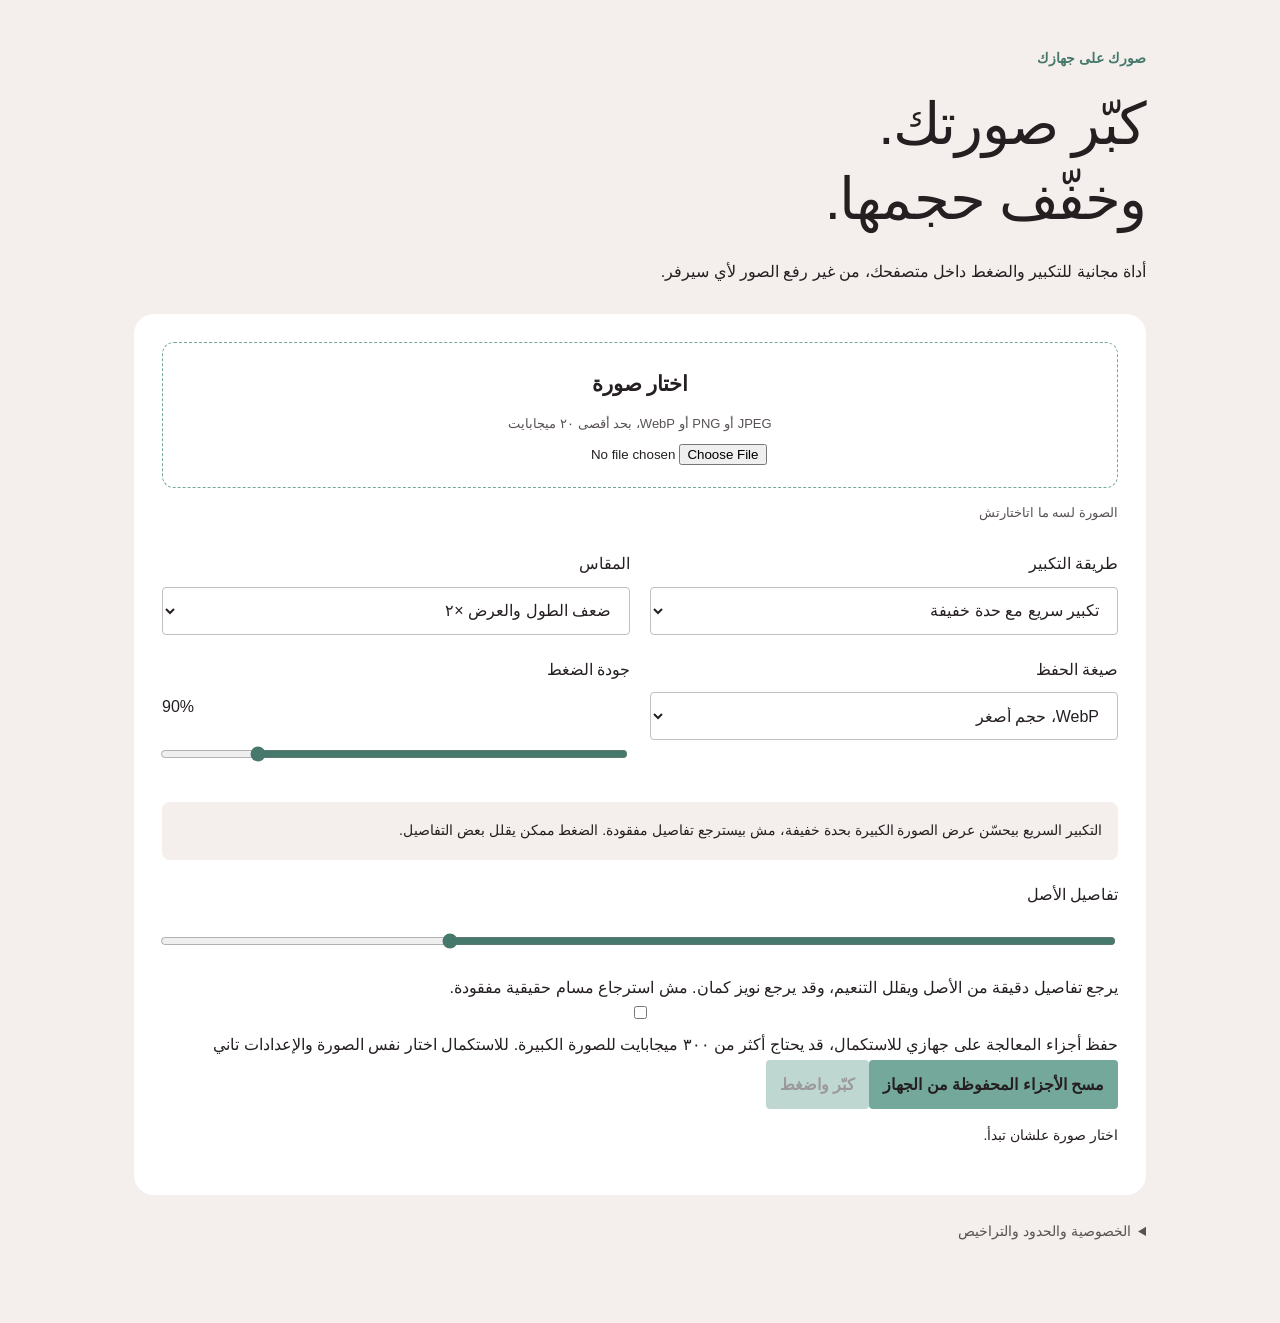
==== large.html @ 8889a173 "Add files via upload" ====
<!doctype html>
<html lang="ar" dir="rtl"><head><meta charset="utf-8"><meta name="viewport" content="width=device-width, initial-scale=1"><title>استوديو الصور</title><link rel="stylesheet" href="style.css"></head><body><main><header><p class="eyebrow">صورك على جهازك</p><h1>كبّر صورتك.<br>وخفّف حجمها.</h1><p>أداة مجانية للتكبير والضغط داخل متصفحك، من غير رفع الصور لأي سيرفر.</p></header><section class="panel"><label class="upload" for="file"><strong>اختار صورة</strong><span>JPEG أو PNG أو WebP، بحد أقصى ٢٠ ميجابايت</span><input id="file" type="file" accept="image/jpeg,image/png,image/webp"></label><p id="source" class="meta">الصورة لسه ما اتاختارتش</p><div class="controls"><label>طريقة التكبير<select id="method"><option value="fast">تكبير سريع مع حدة خفيفة</option><option value="ai">تكبير بالذكاء الاصطناعي ×٢</option></select></label><label>المقاس<select id="scale"><option value="1">المقاس الأصلي</option><option value="2" selected>ضعف الطول والعرض ×٢</option><option value="4">أربعة أضعاف ×٤</option></select></label><label>صيغة الحفظ<select id="format"><option value="image/webp">WebP، حجم أصغر</option><option value="image/jpeg">JPEG، توافق أوسع</option><option value="image/png">PNG، بدون ضغط فاقد إضافي</option></select></label><label>جودة الضغط <output id="qualityLabel">90%</output><input id="quality" type="range" min="50" max="100" value="90"></label></div><div class="note" id="methodNote">التكبير السريع بيحسّن عرض الصورة الكبيرة بحدة خفيفة، مش بيسترجع تفاصيل مفقودة. الضغط ممكن يقلل بعض التفاصيل.</div><label id="strengthWrap" hidden>قوة التحسين الذكي <input id="strength" type="range" min="0" max="100" value="100"><span>قوة التحسين، قللها لو تغيّرت الملامح</span></label><label>تفاصيل الأصل <input id="detail" type="range" min="0" max="100" value="70"><span>يرجع تفاصيل دقيقة من الأصل ويقلل التنعيم، وقد يرجع نويز كمان. مش استرجاع مسام حقيقية مفقودة.</span></label><label><input id="resume" type="checkbox"> حفظ أجزاء المعالجة على جهازي للاستكمال، قد يحتاج أكثر من ٣٠٠ ميجابايت للصورة الكبيرة. للاستكمال اختار نفس الصورة والإعدادات تاني</label><button id="clear" type="button">مسح الأجزاء المحفوظة من الجهاز</button><button id="cancel" hidden>إلغاء المعالجة</button><button id="run" disabled>كبّر واضغط</button><p id="status" role="status" aria-live="polite">اختار صورة علشان تبدأ.</p></section><section id="result" class="panel" hidden><h2>النتيجة قدامك</h2><p id="stats"></p><div class="compare"><figure><figcaption>الأصل</figcaption><img id="before" alt="الصورة الأصلية"></figure><figure><figcaption>النتيجة</figcaption><img id="after" alt="الصورة بعد المعالجة"></figure></div><a id="download" class="button" download>نزّل الصورة كاملة</a><p class="meta">قارن الوش والتفاصيل قبل ما تعتمد النسخة. احتفظ بالأصل دايمًا.</p></section><footer><details><summary>الخصوصية والحدود والتراخيص</summary><p>الصورة والمعالجة في المتصفح. مفيش حساب، ولا إعلانات، ولا تتبع مضاف. ملفات البرنامج وموديل التكبير بتتحمّل من نفس الاستضافة، لكن صورتك ما بتتبعثش لها.</p><p>التكبير الذكي بيستخدم Real-ESRGAN General x4v3 بترخيص BSD-3-Clause مع ONNX Runtime بترخيص MIT. الموديل بيعالج كل جزء ×٤ ثم بيجمّع نتيجة ×٢. ممكن يخمّن تفاصيل أو يغيّر ملمس الصورة. الوضع الذكي الكبير اختباري، يقبل أصل حتى ٥ ميجابكسل، وبتحد النتيجة لـ٢٠ ميجابكسل. ده لحماية ذاكرة الموبايل، ومش ضمان تشغيل على كل جهاز. التكبير السريع مش ذكاء اصطناعي.</p><p>السرعة حسب الجهاز. الضغط مش مضمون يخلّي كل صورة أصغر، خصوصًا بعد التكبير. لو النتيجة أكبر، حجمها الحقيقي بيتعرض.</p><a href="LICENSES.txt">تراخيص المكونات</a></details></footer></main><script type="module" src="app.js"></script></body></html>
---- style.css ----
:root{--ground:#f4efec;--ink:#251f21;--muted:#585254;--teal:#73a89a;--line:#eae9ea}*{box-sizing:border-box}body{margin:0;background:var(--ground);color:var(--ink);font-family:Tahoma,Arial,sans-serif;font-size:16px;line-height:1.85}main{max-width:1060px;margin:auto;padding:32px 24px 60px}header{max-width:760px;margin:0 0 28px}h1{font-size:clamp(32px,6vw,58px);line-height:1.3;letter-spacing:-.025em;font-weight:400;margin:10px 0 20px}h2{font-weight:400;margin:0 0 12px}.eyebrow{font-size:14px;font-weight:600;color:#46786c}.panel{background:#fff;border-radius:20px;padding:28px;margin:24px 0}.upload{display:flex;flex-direction:column;gap:8px;border:1px dashed var(--teal);padding:22px;text-align:center;cursor:pointer;border-radius:12px}.upload strong{font-size:21px}.upload span,.meta{font-size:13px;color:var(--muted)}input[type=file]{display:block;max-width:100%;margin:auto;font-family:inherit}.controls{display:grid;grid-template-columns:1fr 1fr;gap:20px;margin:24px 0}label{display:flex;flex-direction:column;gap:8px}select,button,.button{font:inherit;min-height:48px;border-radius:4px;padding:10px 14px}select{width:100%;background:white;border:1px solid #c0bebf;color:var(--ink)}input[type=range]{width:100%;accent-color:#46786c;min-height:44px}button,.button{display:inline-block;border:0;background:var(--teal);color:var(--ink);font-weight:600;cursor:pointer;text-decoration:none;text-align:center}button:disabled{opacity:.45;cursor:not-allowed}.note{background:var(--ground);font-size:14px;padding:16px;margin:20px 0;border-radius:8px}#status{min-height:30px;font-size:14px}.compare{display:grid;grid-template-columns:1fr 1fr;gap:16px;margin:24px 0}figure{margin:0;min-width:0}figcaption{font-size:14px;margin-bottom:8px}img{display:block;width:100%;height:auto;border-radius:12px}footer{font-size:14px;color:var(--muted)}summary{cursor:pointer;min-height:44px}a{color:#315e53}output{direction:ltr;display:inline-block}#stats,#source{unicode-bidi:plaintext}#download{width:100%}[hidden]{display:none!important}@media(max-width:600px){main{padding:24px 16px 40px}.panel{padding:20px}.controls{grid-template-columns:1fr}.compare{grid-template-columns:1fr}.upload{padding:16px}header p{font-size:15px}}

#stats{display:flex;flex-wrap:wrap;gap:8px 20px;direction:rtl}#stats span{unicode-bidi:isolate}
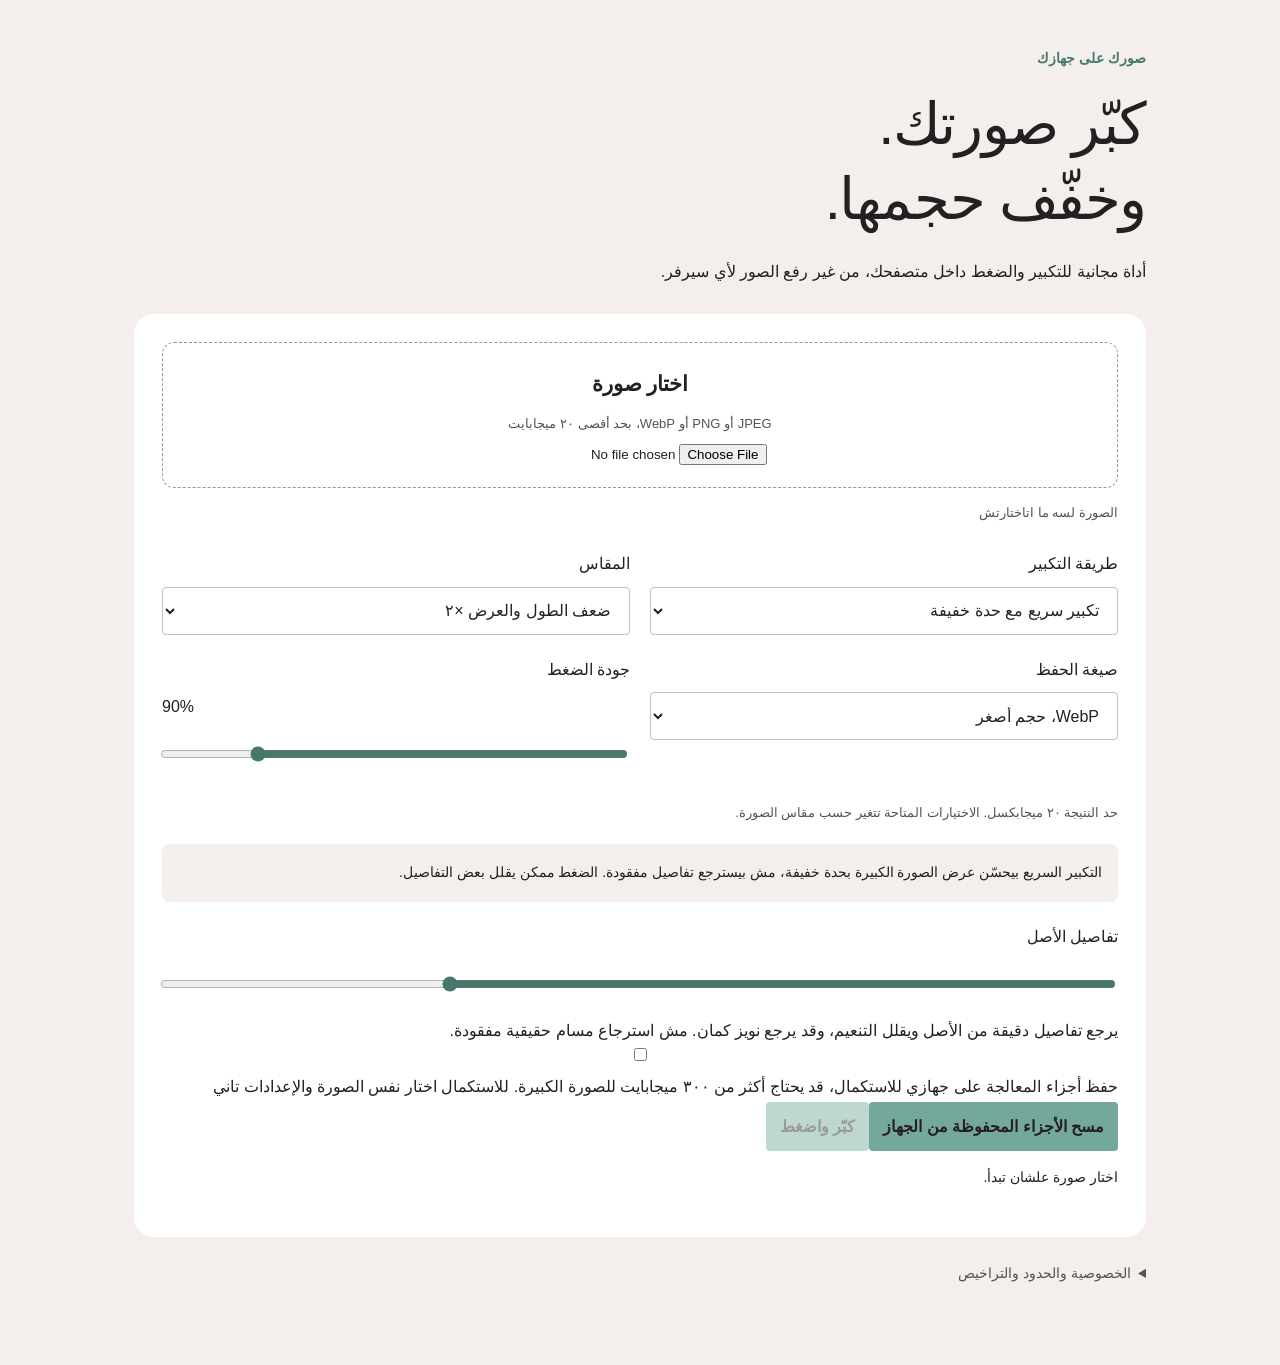
==== commit 2c3c4091: "Update large.html" ====
--- a/large.html
+++ b/large.html
@@ -1,2 +1,2 @@
 <!doctype html>
-<html lang="ar" dir="rtl"><head><meta charset="utf-8"><meta name="viewport" content="width=device-width, initial-scale=1"><title>استوديو الصور</title><link rel="stylesheet" href="style.css"></head><body><main><header><p class="eyebrow">صورك على جهازك</p><h1>كبّر صورتك.<br>وخفّف حجمها.</h1><p>أداة مجانية للتكبير والضغط داخل متصفحك، من غير رفع الصور لأي سيرفر.</p></header><section class="panel"><label class="upload" for="file"><strong>اختار صورة</strong><span>JPEG أو PNG أو WebP، بحد أقصى ٢٠ ميجابايت</span><input id="file" type="file" accept="image/jpeg,image/png,image/webp"></label><p id="source" class="meta">الصورة لسه ما اتاختارتش</p><div class="controls"><label>طريقة التكبير<select id="method"><option value="fast">تكبير سريع مع حدة خفيفة</option><option value="ai">تكبير بالذكاء الاصطناعي ×٢</option></select></label><label>المقاس<select id="scale"><option value="1">المقاس الأصلي</option><option value="2" selected>ضعف الطول والعرض ×٢</option><option value="4">أربعة أضعاف ×٤</option></select></label><label>صيغة الحفظ<select id="format"><option value="image/webp">WebP، حجم أصغر</option><option value="image/jpeg">JPEG، توافق أوسع</option><option value="image/png">PNG، بدون ضغط فاقد إضافي</option></select></label><label>جودة الضغط <output id="qualityLabel">90%</output><input id="quality" type="range" min="50" max="100" value="90"></label></div><div class="note" id="methodNote">التكبير السريع بيحسّن عرض الصورة الكبيرة بحدة خفيفة، مش بيسترجع تفاصيل مفقودة. الضغط ممكن يقلل بعض التفاصيل.</div><label id="strengthWrap" hidden>قوة التحسين الذكي <input id="strength" type="range" min="0" max="100" value="100"><span>قوة التحسين، قللها لو تغيّرت الملامح</span></label><label>تفاصيل الأصل <input id="detail" type="range" min="0" max="100" value="70"><span>يرجع تفاصيل دقيقة من الأصل ويقلل التنعيم، وقد يرجع نويز كمان. مش استرجاع مسام حقيقية مفقودة.</span></label><label><input id="resume" type="checkbox"> حفظ أجزاء المعالجة على جهازي للاستكمال، قد يحتاج أكثر من ٣٠٠ ميجابايت للصورة الكبيرة. للاستكمال اختار نفس الصورة والإعدادات تاني</label><button id="clear" type="button">مسح الأجزاء المحفوظة من الجهاز</button><button id="cancel" hidden>إلغاء المعالجة</button><button id="run" disabled>كبّر واضغط</button><p id="status" role="status" aria-live="polite">اختار صورة علشان تبدأ.</p></section><section id="result" class="panel" hidden><h2>النتيجة قدامك</h2><p id="stats"></p><div class="compare"><figure><figcaption>الأصل</figcaption><img id="before" alt="الصورة الأصلية"></figure><figure><figcaption>النتيجة</figcaption><img id="after" alt="الصورة بعد المعالجة"></figure></div><a id="download" class="button" download>نزّل الصورة كاملة</a><p class="meta">قارن الوش والتفاصيل قبل ما تعتمد النسخة. احتفظ بالأصل دايمًا.</p></section><footer><details><summary>الخصوصية والحدود والتراخيص</summary><p>الصورة والمعالجة في المتصفح. مفيش حساب، ولا إعلانات، ولا تتبع مضاف. ملفات البرنامج وموديل التكبير بتتحمّل من نفس الاستضافة، لكن صورتك ما بتتبعثش لها.</p><p>التكبير الذكي بيستخدم Real-ESRGAN General x4v3 بترخيص BSD-3-Clause مع ONNX Runtime بترخيص MIT. الموديل بيعالج كل جزء ×٤ ثم بيجمّع نتيجة ×٢. ممكن يخمّن تفاصيل أو يغيّر ملمس الصورة. الوضع الذكي الكبير اختباري، يقبل أصل حتى ٥ ميجابكسل، وبتحد النتيجة لـ٢٠ ميجابكسل. ده لحماية ذاكرة الموبايل، ومش ضمان تشغيل على كل جهاز. التكبير السريع مش ذكاء اصطناعي.</p><p>السرعة حسب الجهاز. الضغط مش مضمون يخلّي كل صورة أصغر، خصوصًا بعد التكبير. لو النتيجة أكبر، حجمها الحقيقي بيتعرض.</p><a href="LICENSES.txt">تراخيص المكونات</a></details></footer></main><script type="module" src="app.js"></script></body></html>
+<html lang="ar" dir="rtl"><head><meta charset="utf-8"><meta name="viewport" content="width=device-width, initial-scale=1"><title>استوديو الصور</title><link rel="stylesheet" href="style.css?v=preview1"></head><body><main><header><p class="eyebrow">صورك على جهازك</p><h1>كبّر صورتك.<br>وخفّف حجمها.</h1><p>أداة مجانية للتكبير والضغط داخل متصفحك، من غير رفع الصور لأي سيرفر.</p></header><section class="panel"><label class="upload" for="file"><strong>اختار صورة</strong><span>JPEG أو PNG أو WebP، بحد أقصى ٢٠ ميجابايت</span><input id="file" type="file" accept="image/jpeg,image/png,image/webp"></label><p id="source" class="meta">الصورة لسه ما اتاختارتش</p><div class="controls"><label>طريقة التكبير<select id="method"><option value="fast">تكبير سريع مع حدة خفيفة</option><option value="ai">تكبير بالذكاء الاصطناعي ×٢</option></select></label><label>المقاس<select id="scale"><option value="1">المقاس الأصلي</option><option value="1.5">مرة ونصف ×١٫٥</option><option value="2" selected>ضعف الطول والعرض ×٢</option><option value="3">ثلاثة أضعاف ×٣</option><option value="4">أربعة أضعاف ×٤</option><option value="6">ستة أضعاف ×٦</option><option value="8">ثمانية أضعاف ×٨</option></select></label><label>صيغة الحفظ<select id="format"><option value="image/webp">WebP، حجم أصغر</option><option value="image/jpeg">JPEG، توافق أوسع</option><option value="image/png">PNG، بدون ضغط فاقد إضافي</option></select></label><label>جودة الضغط <output id="qualityLabel">90%</output><input id="quality" type="range" min="50" max="100" value="90"></label></div><p id="sizeNote" class="meta" aria-live="polite">حد النتيجة ٢٠ ميجابكسل. الاختيارات المتاحة تتغير حسب مقاس الصورة.</p><div class="note" id="methodNote">التكبير السريع بيحسّن عرض الصورة الكبيرة بحدة خفيفة، مش بيسترجع تفاصيل مفقودة. الضغط ممكن يقلل بعض التفاصيل.</div><label id="strengthWrap" hidden>قوة التحسين الذكي <input id="strength" type="range" min="0" max="100" value="100"><span>قوة التحسين، قللها لو تغيّرت الملامح</span></label><label>تفاصيل الأصل <input id="detail" type="range" min="0" max="100" value="70"><span>يرجع تفاصيل دقيقة من الأصل ويقلل التنعيم، وقد يرجع نويز كمان. مش استرجاع مسام حقيقية مفقودة.</span></label><label><input id="resume" type="checkbox"> حفظ أجزاء المعالجة على جهازي للاستكمال، قد يحتاج أكثر من ٣٠٠ ميجابايت للصورة الكبيرة. للاستكمال اختار نفس الصورة والإعدادات تاني</label><button id="clear" type="button">مسح الأجزاء المحفوظة من الجهاز</button><button id="cancel" hidden>إلغاء المعالجة</button><button id="run" disabled>كبّر واضغط</button><p id="status" role="status" aria-live="polite">اختار صورة علشان تبدأ.</p></section><section id="result" class="panel" hidden><h2>النتيجة قدامك</h2><p id="stats"></p><div class="compare"><figure><figcaption>الأصل</figcaption><img id="before" alt="الصورة الأصلية"></figure><figure><figcaption>النتيجة</figcaption><img id="after" alt="الصورة بعد المعالجة"></figure></div><button id="previewOpen" type="button">عاين النتيجة قبل التنزيل</button><a id="download" class="button" download>نزّل الصورة كاملة</a><p class="meta">قارن الوش والتفاصيل قبل ما تعتمد النسخة. احتفظ بالأصل دايمًا.</p></section><footer><details><summary>الخصوصية والحدود والتراخيص</summary><p>الصورة والمعالجة في المتصفح. مفيش حساب، ولا إعلانات، ولا تتبع مضاف. ملفات البرنامج وموديل التكبير بتتحمّل من نفس الاستضافة، لكن صورتك ما بتتبعثش لها.</p><p>التكبير الذكي بيستخدم Real-ESRGAN General x4v3 بترخيص BSD-3-Clause مع ONNX Runtime بترخيص MIT. الموديل بيعالج كل جزء ×٤ ثم بيجمّع نتيجة ×٢. ممكن يخمّن تفاصيل أو يغيّر ملمس الصورة. الوضع الذكي الكبير اختباري، يقبل أصل حتى ٥ ميجابكسل، وبتحد النتيجة لـ٢٠ ميجابكسل. ده لحماية ذاكرة الموبايل، ومش ضمان تشغيل على كل جهاز. التكبير السريع مش ذكاء اصطناعي.</p><p>السرعة حسب الجهاز. الضغط مش مضمون يخلّي كل صورة أصغر، خصوصًا بعد التكبير. لو النتيجة أكبر، حجمها الحقيقي بيتعرض.</p><a href="LICENSES.txt">تراخيص المكونات</a></details></footer></main><dialog id="previewDialog" aria-labelledby="previewTitle"><div class="preview-head"><h2 id="previewTitle">معاينة قبل التنزيل</h2><button id="previewClose" type="button" aria-label="إغلاق المعاينة">إغلاق</button></div><div class="preview-tools"><label>الصورة<select id="previewVersion"><option value="after">النتيجة</option><option value="before">الأصل</option></select></label><button id="previewFit" type="button">ملاءمة الشاشة</button><button id="previewActual" type="button">حجم فعلي 100%</button><label>تقريب المعاينة <output id="previewZoomLabel">100%</output><input id="previewZoom" type="range" min="25" max="200" step="25" value="100"></label></div><p class="meta">اسحب داخل المعاينة لرؤية باقي الصورة عند التقريب. ده تقريب للعرض فقط، مش تغيير لمقاس الملف.</p><div id="previewStage"><img id="previewImage" alt="معاينة الصورة المختارة"></div></dialog><script type="module" src="app.js?v=preview1"></script></body></html>
--- a/style.css
+++ b/style.css
@@ -1,3 +1,5 @@
 :root{--ground:#f4efec;--ink:#251f21;--muted:#585254;--teal:#73a89a;--line:#eae9ea}*{box-sizing:border-box}body{margin:0;background:var(--ground);color:var(--ink);font-family:Tahoma,Arial,sans-serif;font-size:16px;line-height:1.85}main{max-width:1060px;margin:auto;padding:32px 24px 60px}header{max-width:760px;margin:0 0 28px}h1{font-size:clamp(32px,6vw,58px);line-height:1.3;letter-spacing:-.025em;font-weight:400;margin:10px 0 20px}h2{font-weight:400;margin:0 0 12px}.eyebrow{font-size:14px;font-weight:600;color:#46786c}.panel{background:#fff;border-radius:20px;padding:28px;margin:24px 0}.upload{display:flex;flex-direction:column;gap:8px;border:1px dashed var(--teal);padding:22px;text-align:center;cursor:pointer;border-radius:12px}.upload strong{font-size:21px}.upload span,.meta{font-size:13px;color:var(--muted)}input[type=file]{display:block;max-width:100%;margin:auto;font-family:inherit}.controls{display:grid;grid-template-columns:1fr 1fr;gap:20px;margin:24px 0}label{display:flex;flex-direction:column;gap:8px}select,button,.button{font:inherit;min-height:48px;border-radius:4px;padding:10px 14px}select{width:100%;background:white;border:1px solid #c0bebf;color:var(--ink)}input[type=range]{width:100%;accent-color:#46786c;min-height:44px}button,.button{display:inline-block;border:0;background:var(--teal);color:var(--ink);font-weight:600;cursor:pointer;text-decoration:none;text-align:center}button:disabled{opacity:.45;cursor:not-allowed}.note{background:var(--ground);font-size:14px;padding:16px;margin:20px 0;border-radius:8px}#status{min-height:30px;font-size:14px}.compare{display:grid;grid-template-columns:1fr 1fr;gap:16px;margin:24px 0}figure{margin:0;min-width:0}figcaption{font-size:14px;margin-bottom:8px}img{display:block;width:100%;height:auto;border-radius:12px}footer{font-size:14px;color:var(--muted)}summary{cursor:pointer;min-height:44px}a{color:#315e53}output{direction:ltr;display:inline-block}#stats,#source{unicode-bidi:plaintext}#download{width:100%}[hidden]{display:none!important}@media(max-width:600px){main{padding:24px 16px 40px}.panel{padding:20px}.controls{grid-template-columns:1fr}.compare{grid-template-columns:1fr}.upload{padding:16px}header p{font-size:15px}}
 
 #stats{display:flex;flex-wrap:wrap;gap:8px 20px;direction:rtl}#stats span{unicode-bidi:isolate}
+
+#previewOpen{display:block;width:100%;margin:18px 0 12px}dialog{width:min(1100px,96vw);max-width:96vw;max-height:94vh;border:0;border-radius:18px;padding:18px;background:#faf8f5;color:#222}dialog::backdrop{background:#000b}.preview-head{display:flex;align-items:center;justify-content:space-between;gap:12px}.preview-head h2{margin:0}.preview-head button{min-width:70px}.preview-tools{display:flex;flex-wrap:wrap;align-items:end;gap:12px;margin:16px 0}.preview-tools label{flex:1 1 180px}.preview-tools button{flex:1 1 130px}#previewStage{overflow:auto;max-height:60vh;background:#e5e1dc;border-radius:10px;direction:ltr;overscroll-behavior:contain;touch-action:pan-x pan-y}#previewImage{display:block;height:auto;max-width:none;border-radius:0;margin:0 auto}#sizeNote{line-height:1.7}#previewDialog button{min-height:44px}#previewDialog select{min-height:44px}@media(max-width:480px){dialog{padding:12px}.preview-head h2{font-size:21px}.preview-tools{gap:8px}#previewStage{max-height:52vh}}
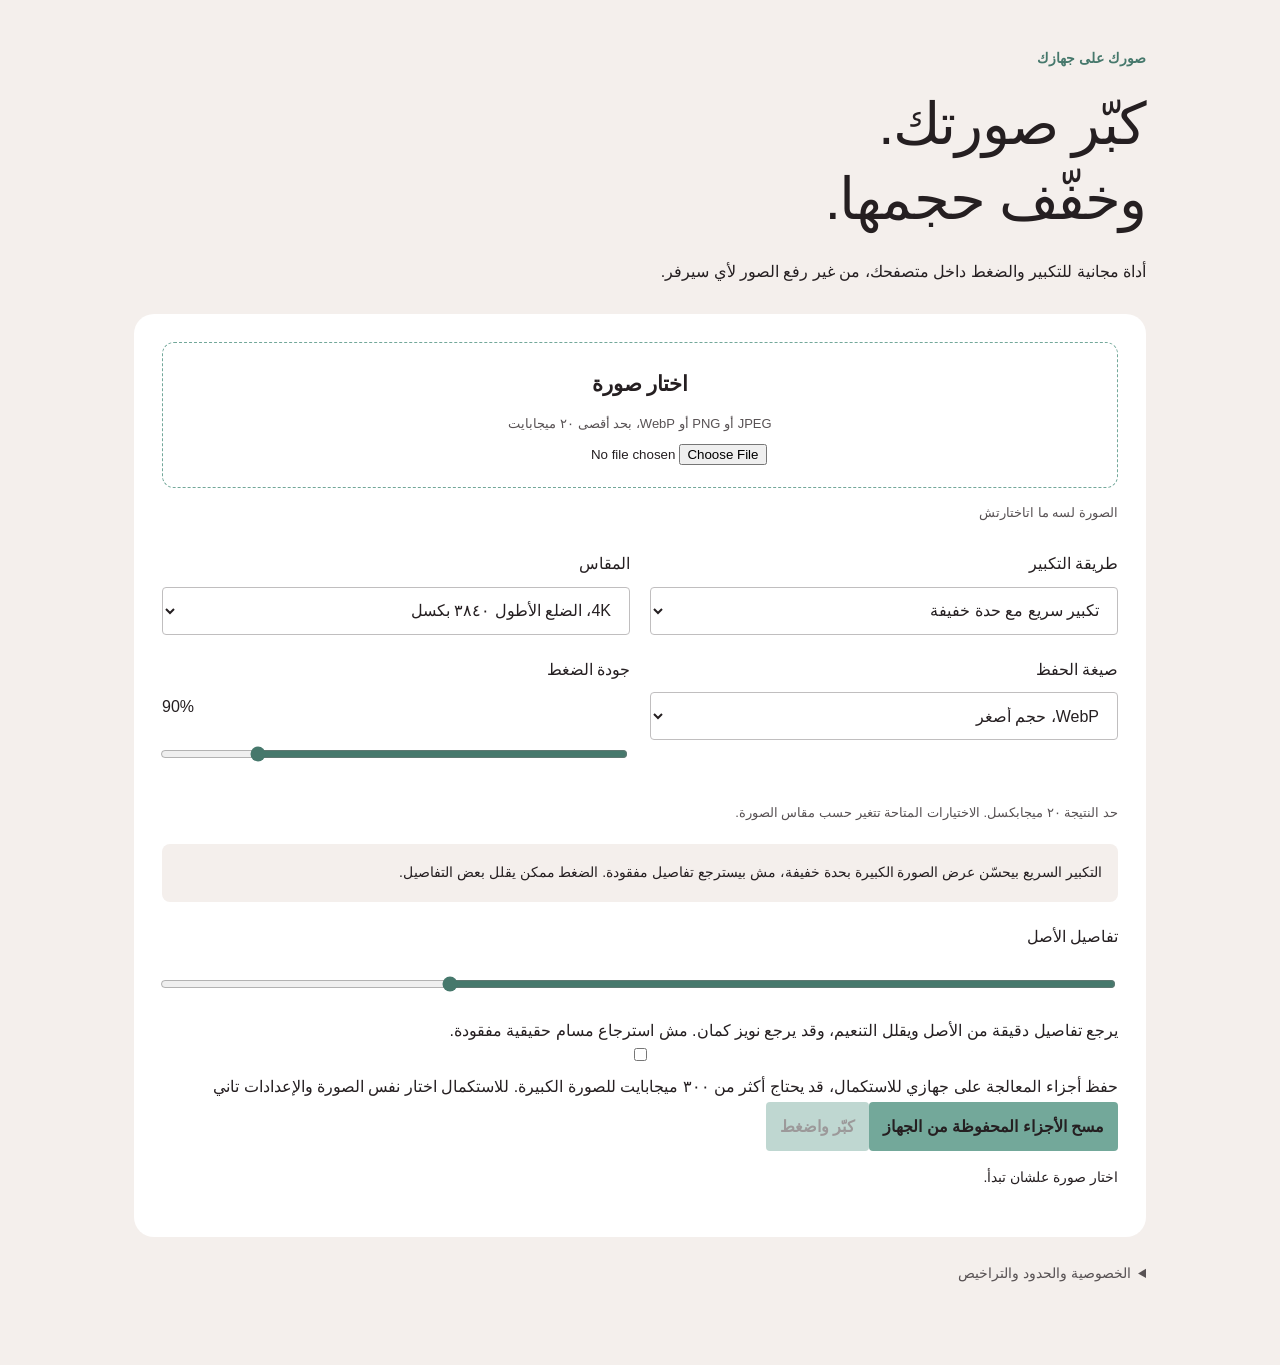
==== commit 3ec7819f: "Update large.html" ====
--- a/large.html
+++ b/large.html
@@ -1,2 +1,2 @@
 <!doctype html>
-<html lang="ar" dir="rtl"><head><meta charset="utf-8"><meta name="viewport" content="width=device-width, initial-scale=1"><title>استوديو الصور</title><link rel="stylesheet" href="style.css?v=preview1"></head><body><main><header><p class="eyebrow">صورك على جهازك</p><h1>كبّر صورتك.<br>وخفّف حجمها.</h1><p>أداة مجانية للتكبير والضغط داخل متصفحك، من غير رفع الصور لأي سيرفر.</p></header><section class="panel"><label class="upload" for="file"><strong>اختار صورة</strong><span>JPEG أو PNG أو WebP، بحد أقصى ٢٠ ميجابايت</span><input id="file" type="file" accept="image/jpeg,image/png,image/webp"></label><p id="source" class="meta">الصورة لسه ما اتاختارتش</p><div class="controls"><label>طريقة التكبير<select id="method"><option value="fast">تكبير سريع مع حدة خفيفة</option><option value="ai">تكبير بالذكاء الاصطناعي ×٢</option></select></label><label>المقاس<select id="scale"><option value="1">المقاس الأصلي</option><option value="1.5">مرة ونصف ×١٫٥</option><option value="2" selected>ضعف الطول والعرض ×٢</option><option value="3">ثلاثة أضعاف ×٣</option><option value="4">أربعة أضعاف ×٤</option><option value="6">ستة أضعاف ×٦</option><option value="8">ثمانية أضعاف ×٨</option></select></label><label>صيغة الحفظ<select id="format"><option value="image/webp">WebP، حجم أصغر</option><option value="image/jpeg">JPEG، توافق أوسع</option><option value="image/png">PNG، بدون ضغط فاقد إضافي</option></select></label><label>جودة الضغط <output id="qualityLabel">90%</output><input id="quality" type="range" min="50" max="100" value="90"></label></div><p id="sizeNote" class="meta" aria-live="polite">حد النتيجة ٢٠ ميجابكسل. الاختيارات المتاحة تتغير حسب مقاس الصورة.</p><div class="note" id="methodNote">التكبير السريع بيحسّن عرض الصورة الكبيرة بحدة خفيفة، مش بيسترجع تفاصيل مفقودة. الضغط ممكن يقلل بعض التفاصيل.</div><label id="strengthWrap" hidden>قوة التحسين الذكي <input id="strength" type="range" min="0" max="100" value="100"><span>قوة التحسين، قللها لو تغيّرت الملامح</span></label><label>تفاصيل الأصل <input id="detail" type="range" min="0" max="100" value="70"><span>يرجع تفاصيل دقيقة من الأصل ويقلل التنعيم، وقد يرجع نويز كمان. مش استرجاع مسام حقيقية مفقودة.</span></label><label><input id="resume" type="checkbox"> حفظ أجزاء المعالجة على جهازي للاستكمال، قد يحتاج أكثر من ٣٠٠ ميجابايت للصورة الكبيرة. للاستكمال اختار نفس الصورة والإعدادات تاني</label><button id="clear" type="button">مسح الأجزاء المحفوظة من الجهاز</button><button id="cancel" hidden>إلغاء المعالجة</button><button id="run" disabled>كبّر واضغط</button><p id="status" role="status" aria-live="polite">اختار صورة علشان تبدأ.</p></section><section id="result" class="panel" hidden><h2>النتيجة قدامك</h2><p id="stats"></p><div class="compare"><figure><figcaption>الأصل</figcaption><img id="before" alt="الصورة الأصلية"></figure><figure><figcaption>النتيجة</figcaption><img id="after" alt="الصورة بعد المعالجة"></figure></div><button id="previewOpen" type="button">عاين النتيجة قبل التنزيل</button><a id="download" class="button" download>نزّل الصورة كاملة</a><p class="meta">قارن الوش والتفاصيل قبل ما تعتمد النسخة. احتفظ بالأصل دايمًا.</p></section><footer><details><summary>الخصوصية والحدود والتراخيص</summary><p>الصورة والمعالجة في المتصفح. مفيش حساب، ولا إعلانات، ولا تتبع مضاف. ملفات البرنامج وموديل التكبير بتتحمّل من نفس الاستضافة، لكن صورتك ما بتتبعثش لها.</p><p>التكبير الذكي بيستخدم Real-ESRGAN General x4v3 بترخيص BSD-3-Clause مع ONNX Runtime بترخيص MIT. الموديل بيعالج كل جزء ×٤ ثم بيجمّع نتيجة ×٢. ممكن يخمّن تفاصيل أو يغيّر ملمس الصورة. الوضع الذكي الكبير اختباري، يقبل أصل حتى ٥ ميجابكسل، وبتحد النتيجة لـ٢٠ ميجابكسل. ده لحماية ذاكرة الموبايل، ومش ضمان تشغيل على كل جهاز. التكبير السريع مش ذكاء اصطناعي.</p><p>السرعة حسب الجهاز. الضغط مش مضمون يخلّي كل صورة أصغر، خصوصًا بعد التكبير. لو النتيجة أكبر، حجمها الحقيقي بيتعرض.</p><a href="LICENSES.txt">تراخيص المكونات</a></details></footer></main><dialog id="previewDialog" aria-labelledby="previewTitle"><div class="preview-head"><h2 id="previewTitle">معاينة قبل التنزيل</h2><button id="previewClose" type="button" aria-label="إغلاق المعاينة">إغلاق</button></div><div class="preview-tools"><label>الصورة<select id="previewVersion"><option value="after">النتيجة</option><option value="before">الأصل</option></select></label><button id="previewFit" type="button">ملاءمة الشاشة</button><button id="previewActual" type="button">حجم فعلي 100%</button><label>تقريب المعاينة <output id="previewZoomLabel">100%</output><input id="previewZoom" type="range" min="25" max="200" step="25" value="100"></label></div><p class="meta">اسحب داخل المعاينة لرؤية باقي الصورة عند التقريب. ده تقريب للعرض فقط، مش تغيير لمقاس الملف.</p><div id="previewStage"><img id="previewImage" alt="معاينة الصورة المختارة"></div></dialog><script type="module" src="app.js?v=preview1"></script></body></html>
+<html lang="ar" dir="rtl"><head><meta charset="utf-8"><meta name="viewport" content="width=device-width, initial-scale=1"><title>استوديو الصور</title><link rel="stylesheet" href="style.css?v=4k1"></head><body><main><header><p class="eyebrow">صورك على جهازك</p><h1>كبّر صورتك.<br>وخفّف حجمها.</h1><p>أداة مجانية للتكبير والضغط داخل متصفحك، من غير رفع الصور لأي سيرفر.</p></header><section class="panel"><label class="upload" for="file"><strong>اختار صورة</strong><span>JPEG أو PNG أو WebP، بحد أقصى ٢٠ ميجابايت</span><input id="file" type="file" accept="image/jpeg,image/png,image/webp"></label><p id="source" class="meta">الصورة لسه ما اتاختارتش</p><div class="controls"><label>طريقة التكبير<select id="method"><option value="fast">تكبير سريع مع حدة خفيفة</option><option value="ai">تكبير بالذكاء الاصطناعي ×٢</option></select></label><label>المقاس<select id="scale"><option value="4k" selected>4K، الضلع الأطول ٣٨٤٠ بكسل</option><option value="1">المقاس الأصلي</option><option value="1.5">مرة ونصف ×١٫٥</option><option value="2">ضعف الطول والعرض ×٢</option><option value="3">ثلاثة أضعاف ×٣</option><option value="4">أربعة أضعاف ×٤</option><option value="6">ستة أضعاف ×٦</option><option value="8">ثمانية أضعاف ×٨</option></select></label><label>صيغة الحفظ<select id="format"><option value="image/webp">WebP، حجم أصغر</option><option value="image/jpeg">JPEG، توافق أوسع</option><option value="image/png">PNG، بدون ضغط فاقد إضافي</option></select></label><label>جودة الضغط <output id="qualityLabel">90%</output><input id="quality" type="range" min="50" max="100" value="90"></label></div><p id="sizeNote" class="meta" aria-live="polite">حد النتيجة ٢٠ ميجابكسل. الاختيارات المتاحة تتغير حسب مقاس الصورة.</p><div class="note" id="methodNote">التكبير السريع بيحسّن عرض الصورة الكبيرة بحدة خفيفة، مش بيسترجع تفاصيل مفقودة. الضغط ممكن يقلل بعض التفاصيل.</div><label id="strengthWrap" hidden>قوة التحسين الذكي <input id="strength" type="range" min="0" max="100" value="100"><span>قوة التحسين، قللها لو تغيّرت الملامح</span></label><label>تفاصيل الأصل <input id="detail" type="range" min="0" max="100" value="70"><span>يرجع تفاصيل دقيقة من الأصل ويقلل التنعيم، وقد يرجع نويز كمان. مش استرجاع مسام حقيقية مفقودة.</span></label><label><input id="resume" type="checkbox"> حفظ أجزاء المعالجة على جهازي للاستكمال، قد يحتاج أكثر من ٣٠٠ ميجابايت للصورة الكبيرة. للاستكمال اختار نفس الصورة والإعدادات تاني</label><button id="clear" type="button">مسح الأجزاء المحفوظة من الجهاز</button><button id="cancel" hidden>إلغاء المعالجة</button><button id="run" disabled>كبّر واضغط</button><p id="status" role="status" aria-live="polite">اختار صورة علشان تبدأ.</p></section><section id="result" class="panel" hidden><h2>النتيجة قدامك</h2><p id="stats"></p><div class="compare"><figure><figcaption>الأصل</figcaption><img id="before" alt="الصورة الأصلية"></figure><figure><figcaption>النتيجة</figcaption><img id="after" alt="الصورة بعد المعالجة"></figure></div><button id="previewOpen" type="button">عاين النتيجة قبل التنزيل</button><a id="download" class="button" download>نزّل الصورة كاملة</a><p class="meta">قارن الوش والتفاصيل قبل ما تعتمد النسخة. احتفظ بالأصل دايمًا.</p></section><footer><details><summary>الخصوصية والحدود والتراخيص</summary><p>الصورة والمعالجة في المتصفح. مفيش حساب، ولا إعلانات، ولا تتبع مضاف. ملفات البرنامج وموديل التكبير بتتحمّل من نفس الاستضافة، لكن صورتك ما بتتبعثش لها.</p><p>التكبير الذكي بيستخدم Real-ESRGAN General x4v3 بترخيص BSD-3-Clause مع ONNX Runtime بترخيص MIT. الموديل بيعالج كل جزء ×٤ ثم بيجمّع نتيجة ×٢. ممكن يخمّن تفاصيل أو يغيّر ملمس الصورة. الوضع الذكي الكبير اختباري، يقبل أصل حتى ٥ ميجابكسل، وبتحد النتيجة لـ٢٠ ميجابكسل. ده لحماية ذاكرة الموبايل، ومش ضمان تشغيل على كل جهاز. التكبير السريع مش ذكاء اصطناعي.</p><p>السرعة حسب الجهاز. الضغط مش مضمون يخلّي كل صورة أصغر، خصوصًا بعد التكبير. لو النتيجة أكبر، حجمها الحقيقي بيتعرض.</p><a href="LICENSES.txt">تراخيص المكونات</a></details></footer></main><dialog id="previewDialog" aria-labelledby="previewTitle"><div class="preview-head"><h2 id="previewTitle">معاينة قبل التنزيل</h2><button id="previewClose" type="button" aria-label="إغلاق المعاينة">إغلاق</button></div><div class="preview-tools"><label>الصورة<select id="previewVersion"><option value="after">النتيجة</option><option value="before">الأصل</option></select></label><button id="previewFit" type="button">ملاءمة الشاشة</button><button id="previewActual" type="button">حجم فعلي 100%</button><label>تقريب المعاينة <output id="previewZoomLabel">100%</output><input id="previewZoom" type="range" min="25" max="200" step="25" value="100"></label></div><p class="meta">اسحب داخل المعاينة لرؤية باقي الصورة عند التقريب. ده تقريب للعرض فقط، مش تغيير لمقاس الملف.</p><div id="previewStage"><img id="previewImage" alt="معاينة الصورة المختارة"></div></dialog><script type="module" src="app.js?v=4k1"></script></body></html>
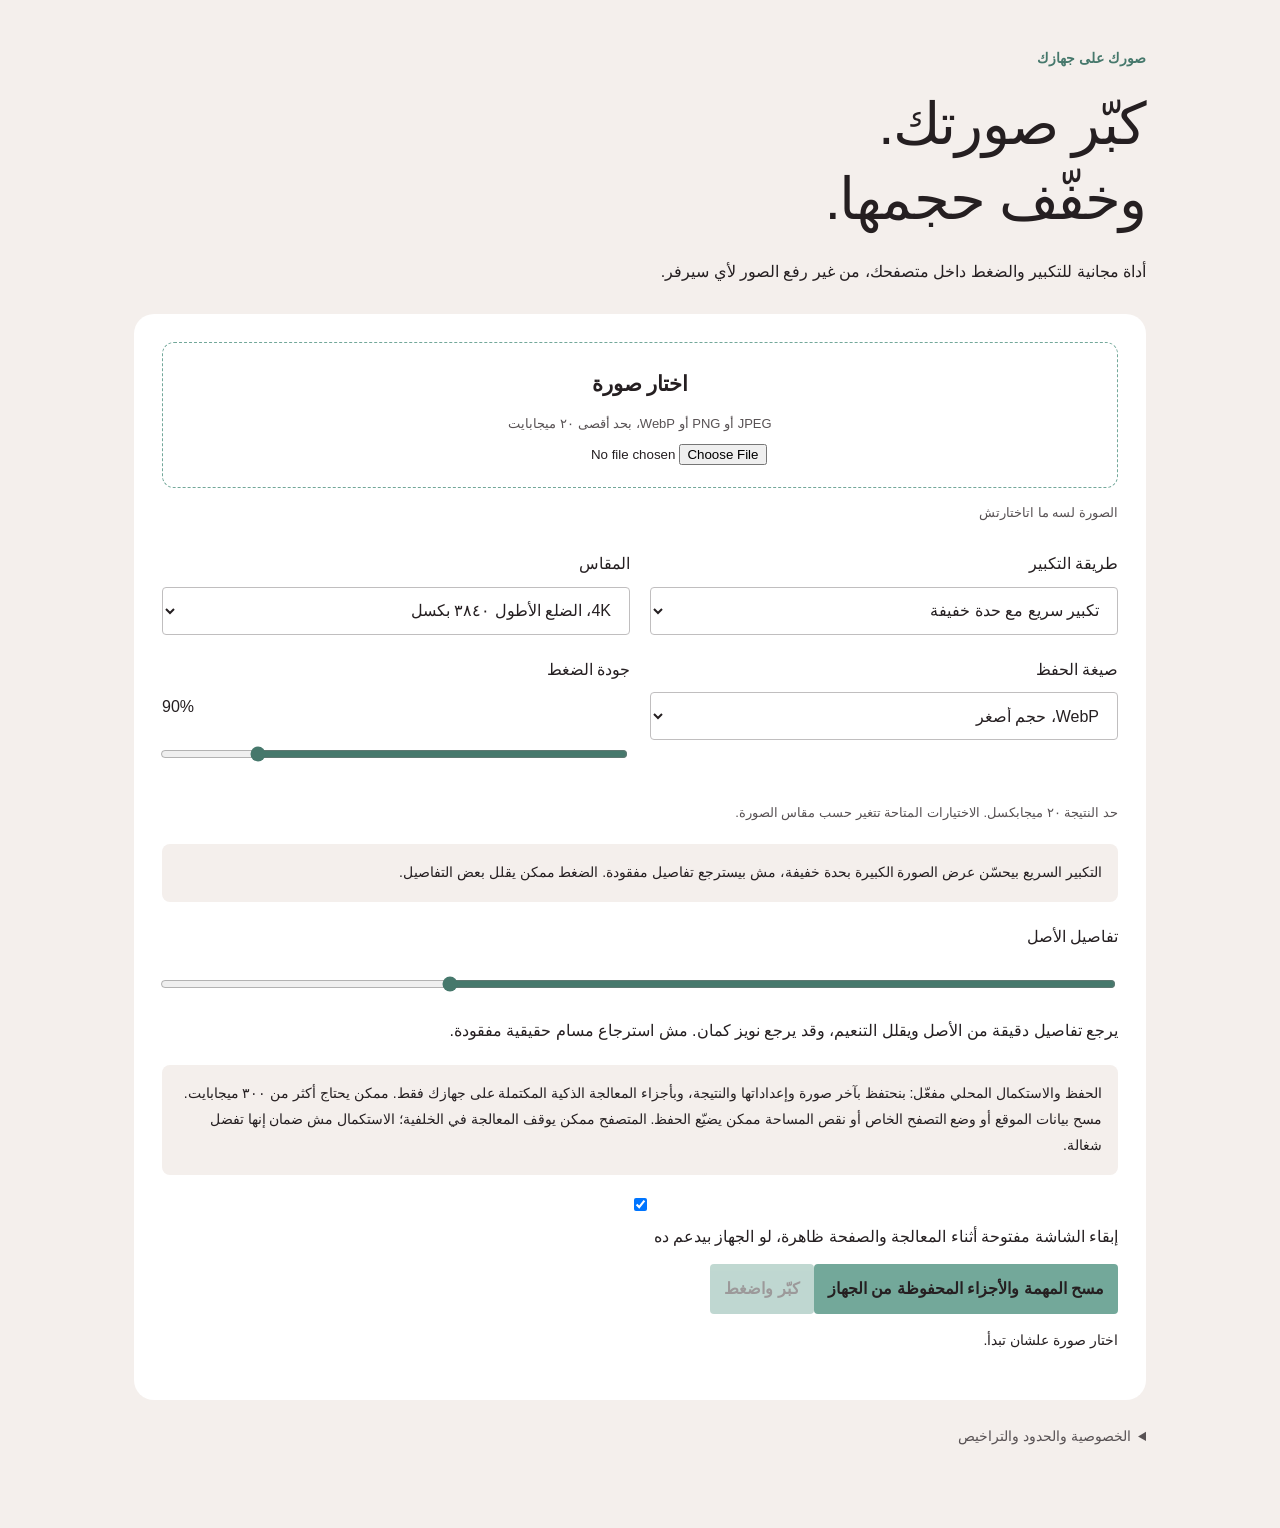
==== commit dbcbcc07: "Update large.html" ====
--- a/large.html
+++ b/large.html
@@ -1,2 +1,2 @@
 <!doctype html>
-<html lang="ar" dir="rtl"><head><meta charset="utf-8"><meta name="viewport" content="width=device-width, initial-scale=1"><title>استوديو الصور</title><link rel="stylesheet" href="style.css?v=4k1"></head><body><main><header><p class="eyebrow">صورك على جهازك</p><h1>كبّر صورتك.<br>وخفّف حجمها.</h1><p>أداة مجانية للتكبير والضغط داخل متصفحك، من غير رفع الصور لأي سيرفر.</p></header><section class="panel"><label class="upload" for="file"><strong>اختار صورة</strong><span>JPEG أو PNG أو WebP، بحد أقصى ٢٠ ميجابايت</span><input id="file" type="file" accept="image/jpeg,image/png,image/webp"></label><p id="source" class="meta">الصورة لسه ما اتاختارتش</p><div class="controls"><label>طريقة التكبير<select id="method"><option value="fast">تكبير سريع مع حدة خفيفة</option><option value="ai">تكبير بالذكاء الاصطناعي ×٢</option></select></label><label>المقاس<select id="scale"><option value="4k" selected>4K، الضلع الأطول ٣٨٤٠ بكسل</option><option value="1">المقاس الأصلي</option><option value="1.5">مرة ونصف ×١٫٥</option><option value="2">ضعف الطول والعرض ×٢</option><option value="3">ثلاثة أضعاف ×٣</option><option value="4">أربعة أضعاف ×٤</option><option value="6">ستة أضعاف ×٦</option><option value="8">ثمانية أضعاف ×٨</option></select></label><label>صيغة الحفظ<select id="format"><option value="image/webp">WebP، حجم أصغر</option><option value="image/jpeg">JPEG، توافق أوسع</option><option value="image/png">PNG، بدون ضغط فاقد إضافي</option></select></label><label>جودة الضغط <output id="qualityLabel">90%</output><input id="quality" type="range" min="50" max="100" value="90"></label></div><p id="sizeNote" class="meta" aria-live="polite">حد النتيجة ٢٠ ميجابكسل. الاختيارات المتاحة تتغير حسب مقاس الصورة.</p><div class="note" id="methodNote">التكبير السريع بيحسّن عرض الصورة الكبيرة بحدة خفيفة، مش بيسترجع تفاصيل مفقودة. الضغط ممكن يقلل بعض التفاصيل.</div><label id="strengthWrap" hidden>قوة التحسين الذكي <input id="strength" type="range" min="0" max="100" value="100"><span>قوة التحسين، قللها لو تغيّرت الملامح</span></label><label>تفاصيل الأصل <input id="detail" type="range" min="0" max="100" value="70"><span>يرجع تفاصيل دقيقة من الأصل ويقلل التنعيم، وقد يرجع نويز كمان. مش استرجاع مسام حقيقية مفقودة.</span></label><label><input id="resume" type="checkbox"> حفظ أجزاء المعالجة على جهازي للاستكمال، قد يحتاج أكثر من ٣٠٠ ميجابايت للصورة الكبيرة. للاستكمال اختار نفس الصورة والإعدادات تاني</label><button id="clear" type="button">مسح الأجزاء المحفوظة من الجهاز</button><button id="cancel" hidden>إلغاء المعالجة</button><button id="run" disabled>كبّر واضغط</button><p id="status" role="status" aria-live="polite">اختار صورة علشان تبدأ.</p></section><section id="result" class="panel" hidden><h2>النتيجة قدامك</h2><p id="stats"></p><div class="compare"><figure><figcaption>الأصل</figcaption><img id="before" alt="الصورة الأصلية"></figure><figure><figcaption>النتيجة</figcaption><img id="after" alt="الصورة بعد المعالجة"></figure></div><button id="previewOpen" type="button">عاين النتيجة قبل التنزيل</button><a id="download" class="button" download>نزّل الصورة كاملة</a><p class="meta">قارن الوش والتفاصيل قبل ما تعتمد النسخة. احتفظ بالأصل دايمًا.</p></section><footer><details><summary>الخصوصية والحدود والتراخيص</summary><p>الصورة والمعالجة في المتصفح. مفيش حساب، ولا إعلانات، ولا تتبع مضاف. ملفات البرنامج وموديل التكبير بتتحمّل من نفس الاستضافة، لكن صورتك ما بتتبعثش لها.</p><p>التكبير الذكي بيستخدم Real-ESRGAN General x4v3 بترخيص BSD-3-Clause مع ONNX Runtime بترخيص MIT. الموديل بيعالج كل جزء ×٤ ثم بيجمّع نتيجة ×٢. ممكن يخمّن تفاصيل أو يغيّر ملمس الصورة. الوضع الذكي الكبير اختباري، يقبل أصل حتى ٥ ميجابكسل، وبتحد النتيجة لـ٢٠ ميجابكسل. ده لحماية ذاكرة الموبايل، ومش ضمان تشغيل على كل جهاز. التكبير السريع مش ذكاء اصطناعي.</p><p>السرعة حسب الجهاز. الضغط مش مضمون يخلّي كل صورة أصغر، خصوصًا بعد التكبير. لو النتيجة أكبر، حجمها الحقيقي بيتعرض.</p><a href="LICENSES.txt">تراخيص المكونات</a></details></footer></main><dialog id="previewDialog" aria-labelledby="previewTitle"><div class="preview-head"><h2 id="previewTitle">معاينة قبل التنزيل</h2><button id="previewClose" type="button" aria-label="إغلاق المعاينة">إغلاق</button></div><div class="preview-tools"><label>الصورة<select id="previewVersion"><option value="after">النتيجة</option><option value="before">الأصل</option></select></label><button id="previewFit" type="button">ملاءمة الشاشة</button><button id="previewActual" type="button">حجم فعلي 100%</button><label>تقريب المعاينة <output id="previewZoomLabel">100%</output><input id="previewZoom" type="range" min="25" max="200" step="25" value="100"></label></div><p class="meta">اسحب داخل المعاينة لرؤية باقي الصورة عند التقريب. ده تقريب للعرض فقط، مش تغيير لمقاس الملف.</p><div id="previewStage"><img id="previewImage" alt="معاينة الصورة المختارة"></div></dialog><script type="module" src="app.js?v=4k1"></script></body></html>
+<html lang="ar" dir="rtl"><head><meta charset="utf-8"><meta name="viewport" content="width=device-width, initial-scale=1"><title>استوديو الصور</title><link rel="stylesheet" href="style.css?v=recovery1"></head><body><main><header><p class="eyebrow">صورك على جهازك</p><h1>كبّر صورتك.<br>وخفّف حجمها.</h1><p>أداة مجانية للتكبير والضغط داخل متصفحك، من غير رفع الصور لأي سيرفر.</p></header><section class="panel"><label class="upload" for="file"><strong>اختار صورة</strong><span>JPEG أو PNG أو WebP، بحد أقصى ٢٠ ميجابايت</span><input id="file" type="file" accept="image/jpeg,image/png,image/webp"></label><p id="source" class="meta">الصورة لسه ما اتاختارتش</p><div class="controls"><label>طريقة التكبير<select id="method"><option value="fast">تكبير سريع مع حدة خفيفة</option><option value="ai">تكبير بالذكاء الاصطناعي ×٢</option></select></label><label>المقاس<select id="scale"><option value="720p">720p، الضلع القصير ٧٢٠</option><option value="1024">1024، الضلع الأطول ١٠٢٤</option><option value="2k">2K، الضلع الأطول ٢٠٤٨</option><option value="4k" selected>4K، الضلع الأطول ٣٨٤٠ بكسل</option><option value="1">المقاس الأصلي</option><option value="1.5">مرة ونصف ×١٫٥</option><option value="2">ضعف الطول والعرض ×٢</option><option value="3">ثلاثة أضعاف ×٣</option><option value="4">أربعة أضعاف ×٤</option><option value="6">ستة أضعاف ×٦</option><option value="8">ثمانية أضعاف ×٨</option></select></label><label>صيغة الحفظ<select id="format"><option value="image/webp">WebP، حجم أصغر</option><option value="image/jpeg">JPEG، توافق أوسع</option><option value="image/png">PNG، بدون ضغط فاقد إضافي</option></select></label><label>جودة الضغط <output id="qualityLabel">90%</output><input id="quality" type="range" min="50" max="100" value="90"></label></div><p id="sizeNote" class="meta" aria-live="polite">حد النتيجة ٢٠ ميجابكسل. الاختيارات المتاحة تتغير حسب مقاس الصورة.</p><div class="note" id="methodNote">التكبير السريع بيحسّن عرض الصورة الكبيرة بحدة خفيفة، مش بيسترجع تفاصيل مفقودة. الضغط ممكن يقلل بعض التفاصيل.</div><label id="strengthWrap" hidden>قوة التحسين الذكي <input id="strength" type="range" min="0" max="100" value="100"><span>قوة التحسين، قللها لو تغيّرت الملامح</span></label><label>تفاصيل الأصل <input id="detail" type="range" min="0" max="100" value="70"><span>يرجع تفاصيل دقيقة من الأصل ويقلل التنعيم، وقد يرجع نويز كمان. مش استرجاع مسام حقيقية مفقودة.</span></label><div class="note">الحفظ والاستكمال المحلي مفعّل: بنحتفظ بآخر صورة وإعداداتها والنتيجة، وبأجزاء المعالجة الذكية المكتملة على جهازك فقط. ممكن يحتاج أكثر من ٣٠٠ ميجابايت. مسح بيانات الموقع أو وضع التصفح الخاص أو نقص المساحة ممكن يضيّع الحفظ. المتصفح ممكن يوقف المعالجة في الخلفية؛ الاستكمال مش ضمان إنها تفضل شغالة.</div><p id="recoveryNote" class="meta"></p><button id="recover" hidden type="button">استكمل آخر مهمة محفوظة</button><label><input id="keepAwake" type="checkbox" checked> إبقاء الشاشة مفتوحة أثناء المعالجة والصفحة ظاهرة، لو الجهاز بيدعم ده</label><p id="lifecycle" class="meta" role="status"></p><button id="clear" type="button">مسح المهمة والأجزاء المحفوظة من الجهاز</button><button id="cancel" hidden>إلغاء المعالجة</button><button id="run" disabled>كبّر واضغط</button><p id="status" role="status" aria-live="polite">اختار صورة علشان تبدأ.</p></section><section id="result" class="panel" hidden><h2>النتيجة قدامك</h2><p id="stats"></p><div class="compare"><figure><figcaption>الأصل</figcaption><img id="before" alt="الصورة الأصلية"></figure><figure><figcaption>النتيجة</figcaption><img id="after" alt="الصورة بعد المعالجة"></figure></div><button id="previewOpen" type="button">عاين النتيجة قبل التنزيل</button><a id="download" class="button" download>نزّل الصورة كاملة</a><p class="meta">قارن الوش والتفاصيل قبل ما تعتمد النسخة. احتفظ بالأصل دايمًا.</p></section><footer><details><summary>الخصوصية والحدود والتراخيص</summary><p>الصورة والمعالجة في المتصفح. مفيش حساب، ولا إعلانات، ولا تتبع مضاف. ملفات البرنامج وموديل التكبير بتتحمّل من نفس الاستضافة، لكن صورتك ما بتتبعثش لها.</p><p>التكبير الذكي بيستخدم Real-ESRGAN General x4v3 بترخيص BSD-3-Clause مع ONNX Runtime بترخيص MIT. الموديل بيعالج كل جزء ×٤ ثم بيجمّع نتيجة ×٢. ممكن يخمّن تفاصيل أو يغيّر ملمس الصورة. الوضع الذكي الكبير اختباري، يقبل أصل حتى ٥ ميجابكسل، وبتحد النتيجة لـ٢٠ ميجابكسل. ده لحماية ذاكرة الموبايل، ومش ضمان تشغيل على كل جهاز. التكبير السريع مش ذكاء اصطناعي.</p><p>السرعة حسب الجهاز. الضغط مش مضمون يخلّي كل صورة أصغر، خصوصًا بعد التكبير. لو النتيجة أكبر، حجمها الحقيقي بيتعرض.</p><a href="LICENSES.txt">تراخيص المكونات</a></details></footer></main><dialog id="previewDialog" aria-labelledby="previewTitle"><div class="preview-head"><h2 id="previewTitle">معاينة قبل التنزيل</h2><button id="previewClose" type="button" aria-label="إغلاق المعاينة">إغلاق</button></div><div class="preview-tools"><label>الصورة<select id="previewVersion"><option value="after">النتيجة</option><option value="before">الأصل</option></select></label><button id="previewFit" type="button">ملاءمة الشاشة</button><button id="previewActual" type="button">حجم فعلي 100%</button><label>تقريب المعاينة <output id="previewZoomLabel">100%</output><input id="previewZoom" type="range" min="25" max="200" step="25" value="100"></label></div><p class="meta">اسحب داخل المعاينة لرؤية باقي الصورة عند التقريب. ده تقريب للعرض فقط، مش تغيير لمقاس الملف.</p><div id="previewStage"><img id="previewImage" alt="معاينة الصورة المختارة"></div></dialog><script type="module" src="app.js?v=recovery1"></script></body></html>
